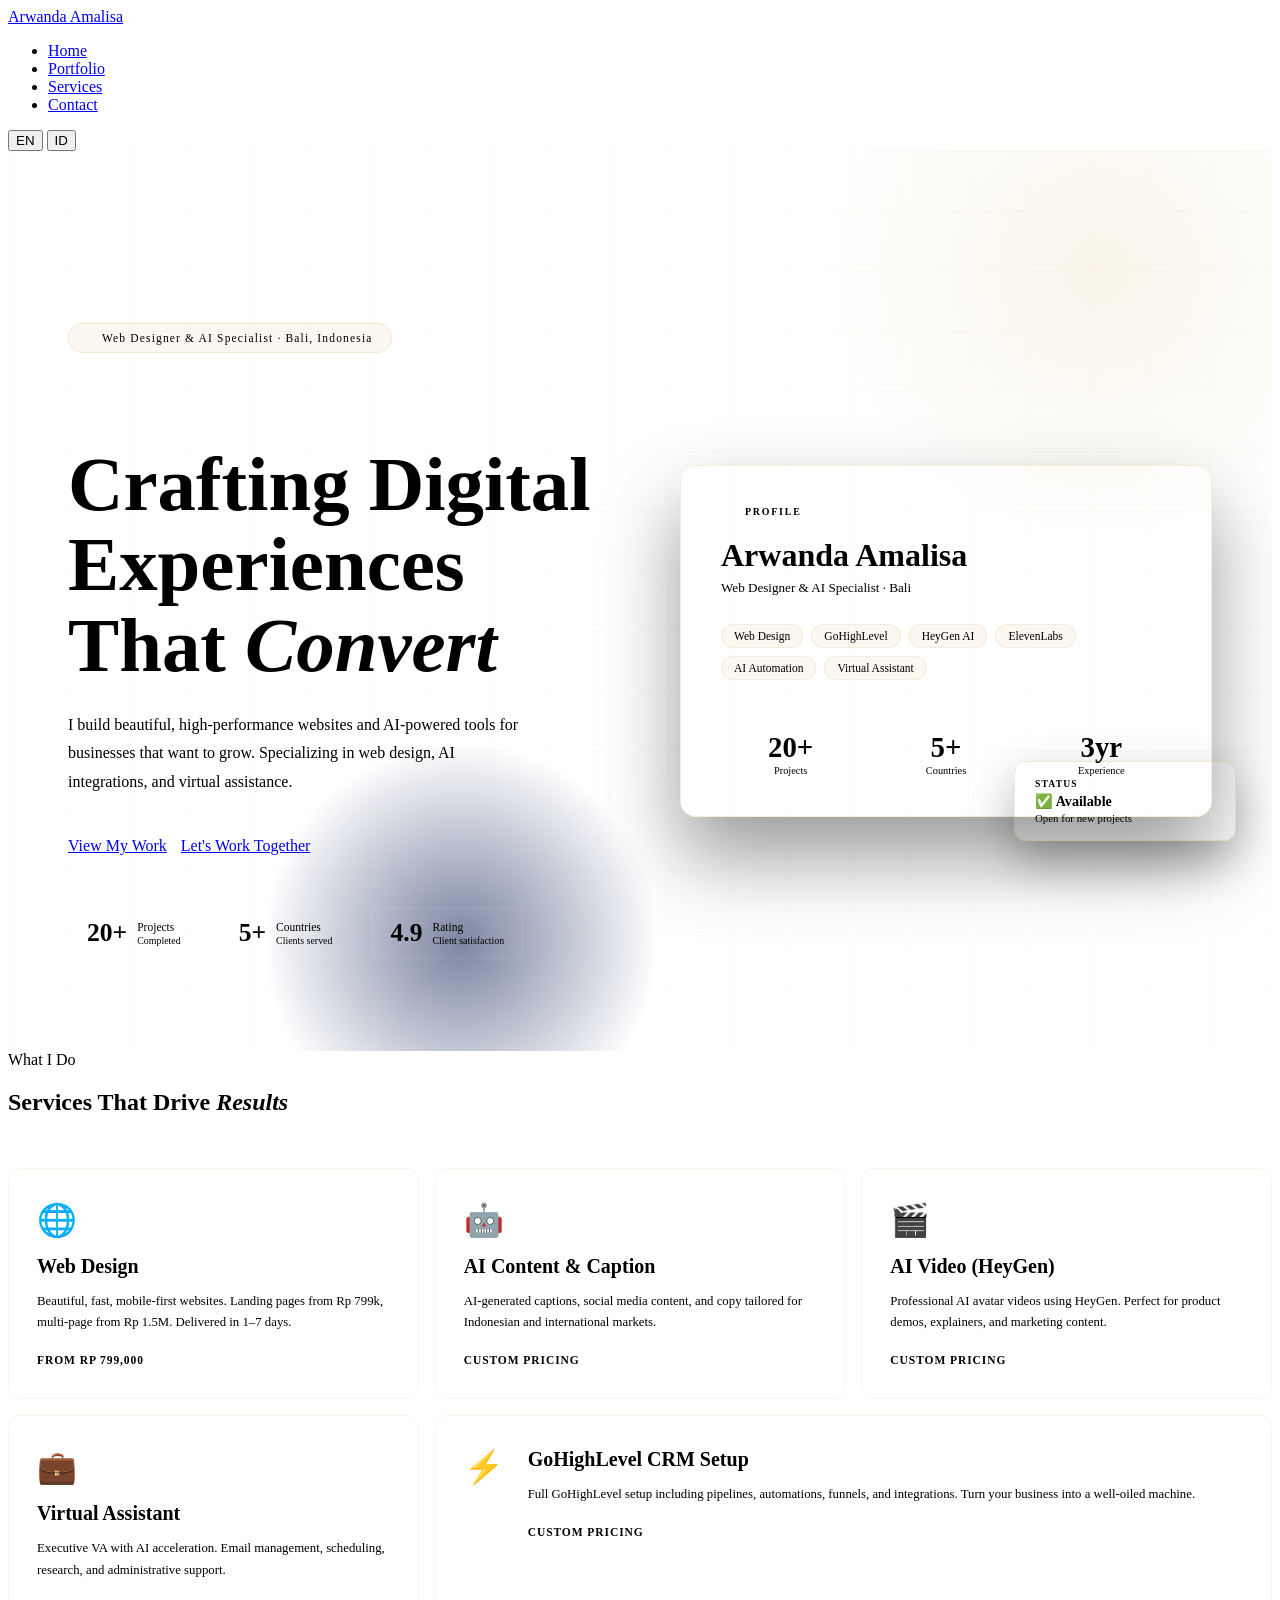
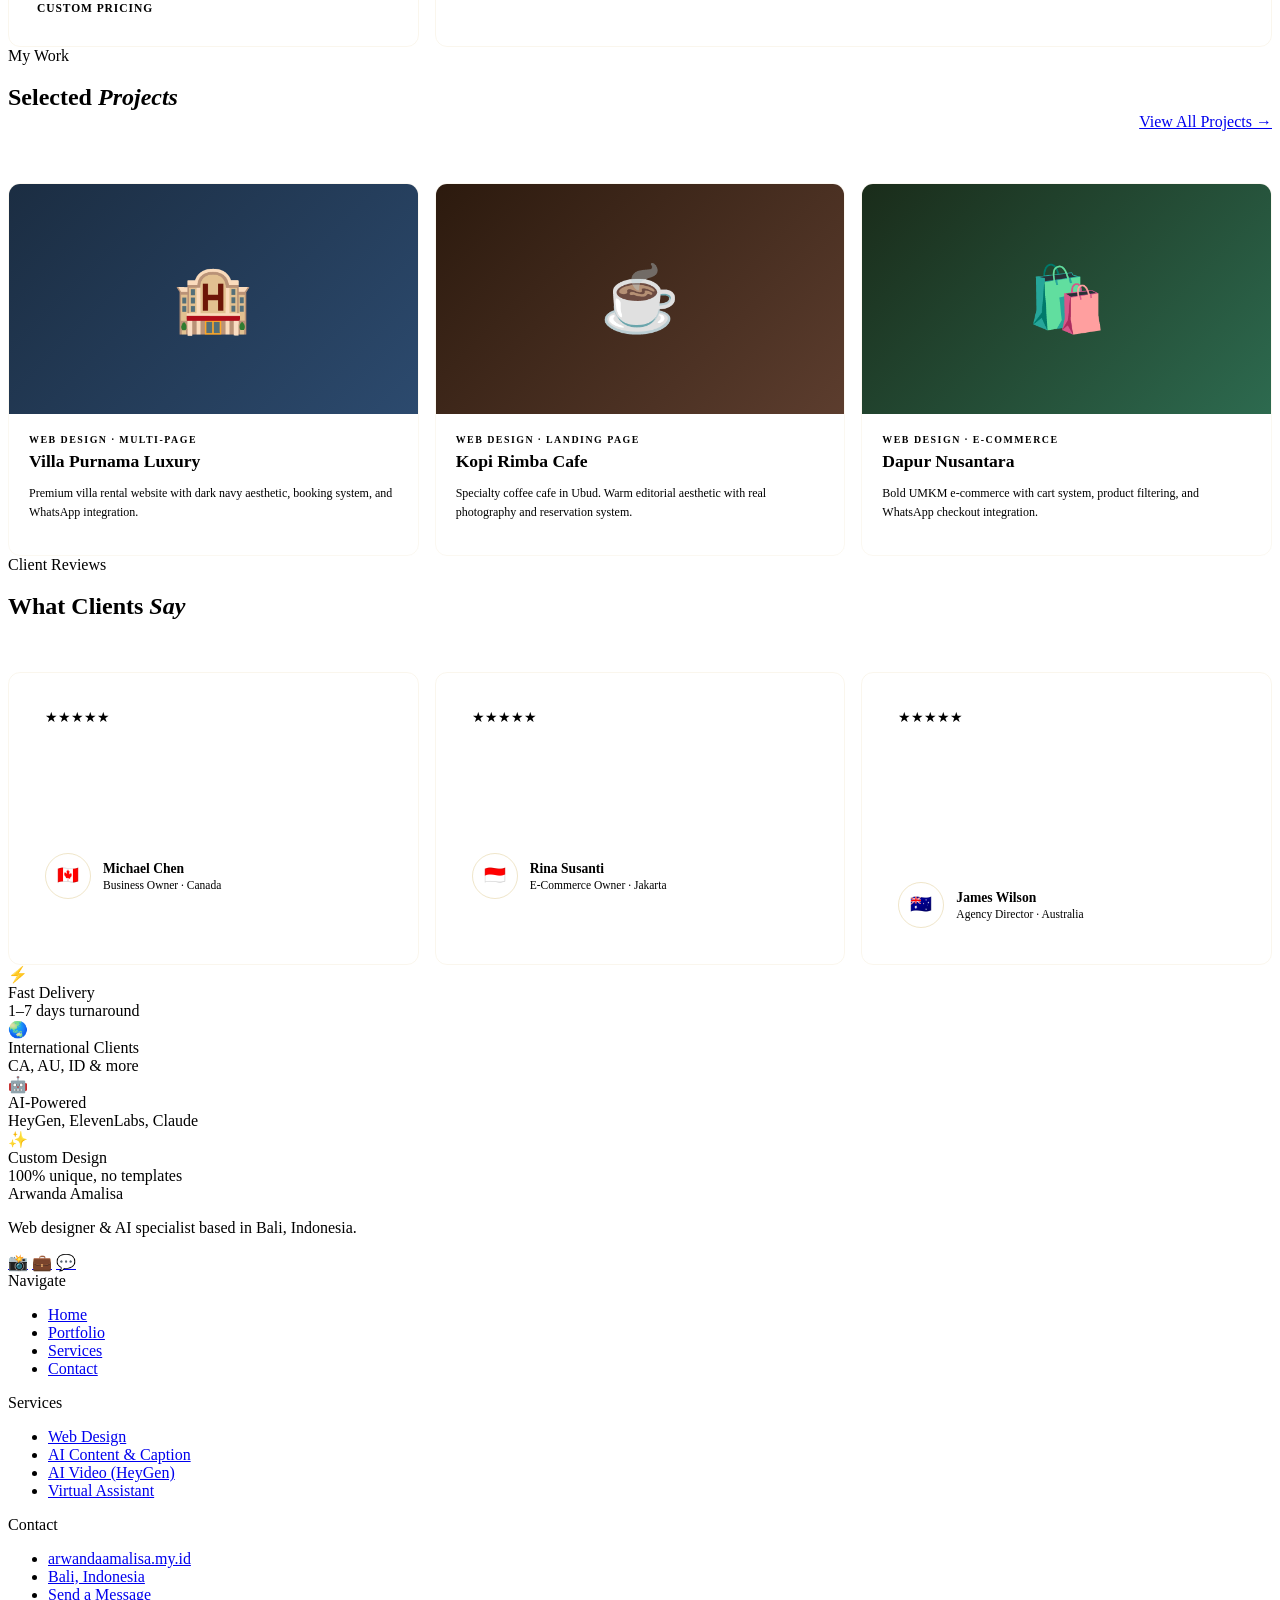
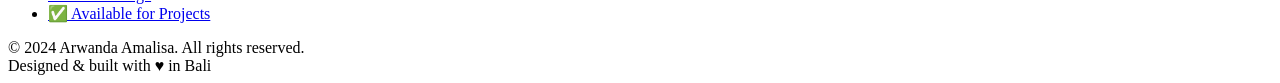
==== index.html @ 6b97ffc3 "Rename aw-index (1).html to index.html" ====
<!DOCTYPE html>
<html lang="en">
<head>
<meta charset="UTF-8">
<meta name="viewport" content="width=device-width, initial-scale=1.0">
<title>Arwanda Amalisa — Web Designer & AI Specialist</title>
<link rel="stylesheet" href="shared.css">
<style>
  /* HERO */
  .hero {
    min-height: 100vh;
    display: flex;
    align-items: center;
    position: relative;
    overflow: hidden;
    padding: 0 60px;
  }

  /* ANIMATED BG */
  .hero-bg {
    position: absolute;
    inset: 0;
    pointer-events: none;
  }

  .hero-bg::before {
    content: '';
    position: absolute;
    top: -20%; right: -10%;
    width: 600px; height: 600px;
    background: radial-gradient(circle, rgba(201,168,76,0.12) 0%, transparent 65%);
    animation: pulse 8s ease-in-out infinite;
  }

  .hero-bg::after {
    content: '';
    position: absolute;
    bottom: -10%; left: 20%;
    width: 400px; height: 400px;
    background: radial-gradient(circle, rgba(30,49,96,0.6) 0%, transparent 70%);
    animation: pulse 10s ease-in-out infinite reverse;
  }

  @keyframes pulse {
    0%, 100% { transform: scale(1); opacity: 1; }
    50% { transform: scale(1.1); opacity: 0.7; }
  }

  /* GRID LINES */
  .hero-grid {
    position: absolute;
    inset: 0;
    background-image:
      linear-gradient(rgba(201,168,76,0.04) 1px, transparent 1px),
      linear-gradient(90deg, rgba(201,168,76,0.04) 1px, transparent 1px);
    background-size: 60px 60px;
    pointer-events: none;
  }

  .hero-content {
    position: relative;
    z-index: 2;
    max-width: 1200px;
    margin: 0 auto;
    width: 100%;
    display: grid;
    grid-template-columns: 1fr 1fr;
    gap: 80px;
    align-items: center;
    padding-top: 80px;
  }

  .hero-left {}

  .hero-tag {
    display: inline-flex;
    align-items: center;
    gap: 10px;
    background: rgba(201,168,76,0.08);
    border: 1px solid rgba(201,168,76,0.2);
    color: var(--gold);
    padding: 8px 18px;
    border-radius: 100px;
    font-size: 0.72rem;
    font-weight: 500;
    letter-spacing: 0.1em;
    margin-bottom: 28px;
    animation: fadeUp 0.8s ease both;
  }

  .hero-tag-dot {
    width: 5px; height: 5px;
    background: var(--gold);
    border-radius: 50%;
    animation: blink 2s ease infinite;
  }

  @keyframes blink {
    0%, 100% { opacity: 1; }
    50% { opacity: 0.3; }
  }

  .hero-title {
    font-family: 'Cormorant', serif;
    font-size: clamp(3rem, 6vw, 5.5rem);
    font-weight: 600;
    line-height: 1.05;
    color: var(--white);
    margin-bottom: 24px;
    animation: fadeUp 0.8s 0.1s ease both;
  }

  .hero-title em { font-style: italic; color: var(--gold); }

  .hero-desc {
    font-size: 1rem;
    font-weight: 300;
    line-height: 1.8;
    color: var(--gray);
    max-width: 460px;
    margin-bottom: 40px;
    animation: fadeUp 0.8s 0.2s ease both;
  }

  .hero-cta {
    display: flex;
    gap: 14px;
    flex-wrap: wrap;
    animation: fadeUp 0.8s 0.3s ease both;
  }

  .hero-badges {
    display: flex;
    gap: 20px;
    margin-top: 52px;
    flex-wrap: wrap;
    animation: fadeUp 0.8s 0.4s ease both;
  }

  .h-badge {
    display: flex;
    align-items: center;
    gap: 10px;
    background: rgba(255,255,255,0.03);
    border: 1px solid rgba(255,255,255,0.08);
    padding: 12px 18px;
    border-radius: 8px;
    transition: border-color 0.3s;
  }

  .h-badge:hover { border-color: rgba(201,168,76,0.3); }

  .h-badge-num {
    font-family: 'Cormorant', serif;
    font-size: 1.6rem;
    font-weight: 600;
    color: var(--gold);
    line-height: 1;
  }

  .h-badge-text { font-size: 0.72rem; font-weight: 500; color: var(--white); line-height: 1.3; }
  .h-badge-sub { font-size: 0.62rem; font-weight: 300; color: var(--gray); }

  /* HERO RIGHT — VISUAL */
  .hero-right {
    position: relative;
    animation: fadeUp 0.8s 0.2s ease both;
  }

  .hero-card-main {
    background: var(--navy-mid);
    border: 1px solid rgba(201,168,76,0.2);
    border-radius: 16px;
    padding: 40px;
    position: relative;
    overflow: hidden;
    box-shadow: 0 40px 80px rgba(0,0,0,0.4);
  }

  .hero-card-main::before {
    content: '';
    position: absolute;
    top: 0; left: 0; right: 0;
    height: 2px;
    background: linear-gradient(to right, transparent, var(--gold), transparent);
  }

  .hcm-label {
    font-size: 0.62rem;
    font-weight: 600;
    letter-spacing: 0.18em;
    text-transform: uppercase;
    color: var(--gold);
    margin-bottom: 20px;
    display: flex;
    align-items: center;
    gap: 8px;
  }

  .hcm-label::before { content: ''; width: 16px; height: 1px; background: var(--gold); }

  .hcm-name {
    font-family: 'Cormorant', serif;
    font-size: 2rem;
    font-weight: 600;
    color: var(--white);
    margin-bottom: 6px;
  }

  .hcm-title {
    font-size: 0.82rem;
    font-weight: 300;
    color: var(--gray);
    margin-bottom: 28px;
  }

  .hcm-skills {
    display: flex;
    flex-wrap: wrap;
    gap: 8px;
    margin-bottom: 28px;
  }

  .hcm-skill {
    background: rgba(201,168,76,0.08);
    border: 1px solid rgba(201,168,76,0.15);
    color: var(--gold-light);
    padding: 5px 12px;
    border-radius: 100px;
    font-size: 0.72rem;
    font-weight: 500;
  }

  .hcm-divider {
    height: 1px;
    background: rgba(255,255,255,0.06);
    margin-bottom: 24px;
  }

  .hcm-stats {
    display: grid;
    grid-template-columns: repeat(3, 1fr);
    gap: 16px;
  }

  .hcm-stat { text-align: center; }
  .hcm-stat-num { font-family: 'Cormorant', serif; font-size: 1.8rem; font-weight: 600; color: var(--gold); line-height: 1; }
  .hcm-stat-label { font-size: 0.65rem; font-weight: 300; color: var(--gray); margin-top: 4px; }

  .hero-card-float {
    position: absolute;
    bottom: -24px; right: -24px;
    background: var(--navy-light);
    border: 1px solid rgba(201,168,76,0.25);
    border-radius: 12px;
    padding: 16px 20px;
    box-shadow: 0 20px 48px rgba(0,0,0,0.3);
    min-width: 180px;
  }

  .hcf-label { font-size: 0.6rem; font-weight: 600; letter-spacing: 0.12em; text-transform: uppercase; color: var(--gold); margin-bottom: 4px; }
  .hcf-value { font-weight: 600; font-size: 0.88rem; color: var(--white); }
  .hcf-sub { font-size: 0.68rem; font-weight: 300; color: var(--gray); margin-top: 2px; }

  /* SERVICES PREVIEW */
  .services-preview { background: var(--navy); }

  .services-grid {
    display: grid;
    grid-template-columns: repeat(3, 1fr);
    gap: 16px;
    margin-top: 52px;
  }

  .service-card {
    background: var(--navy-mid);
    border: 1px solid rgba(201,168,76,0.1);
    border-radius: 12px;
    padding: 32px 28px;
    transition: all 0.3s ease;
    position: relative;
    overflow: hidden;
    cursor: pointer;
    text-decoration: none;
    display: block;
    color: inherit;
  }

  .service-card::before {
    content: '';
    position: absolute;
    top: 0; left: 0; right: 0;
    height: 2px;
    background: linear-gradient(to right, var(--gold), transparent);
    transform: scaleX(0);
    transform-origin: left;
    transition: transform 0.4s ease;
  }

  .service-card:hover { border-color: rgba(201,168,76,0.3); transform: translateY(-4px); box-shadow: 0 20px 48px rgba(0,0,0,0.3); }
  .service-card:hover::before { transform: scaleX(1); }

  .sc-icon { font-size: 2rem; margin-bottom: 16px; }
  .sc-name { font-family: 'Cormorant', serif; font-size: 1.25rem; font-weight: 600; color: var(--white); margin-bottom: 10px; }
  .sc-desc { font-size: 0.8rem; font-weight: 300; color: var(--gray); line-height: 1.7; margin-bottom: 20px; }
  .sc-price { font-size: 0.72rem; font-weight: 600; color: var(--gold); letter-spacing: 0.08em; text-transform: uppercase; }

  /* PORTFOLIO PREVIEW */
  .portfolio-preview { background: var(--navy-mid); }

  .portfolio-grid {
    display: grid;
    grid-template-columns: repeat(3, 1fr);
    gap: 16px;
    margin-top: 52px;
  }

  .portfolio-card {
    background: var(--navy);
    border: 1px solid rgba(201,168,76,0.08);
    border-radius: 12px;
    overflow: hidden;
    transition: all 0.3s;
    cursor: pointer;
  }

  .portfolio-card:hover { border-color: rgba(201,168,76,0.25); transform: translateY(-4px); box-shadow: 0 20px 48px rgba(0,0,0,0.4); }

  .pc-img {
    width: 100%; aspect-ratio: 16/9;
    display: flex; align-items: center; justify-content: center;
    font-size: 4rem;
    position: relative;
    overflow: hidden;
  }

  .pc1 { background: linear-gradient(135deg, #1B2D42, #2C4A6E); }
  .pc2 { background: linear-gradient(135deg, #2C1A0E, #5C3D2E); }
  .pc3 { background: linear-gradient(135deg, #1A2C1A, #2D6A4F); }

  .pc-overlay {
    position: absolute;
    inset: 0;
    background: rgba(11,22,40,0.6);
    display: flex;
    align-items: center;
    justify-content: center;
    opacity: 0;
    transition: opacity 0.3s;
  }

  .portfolio-card:hover .pc-overlay { opacity: 1; }

  .pc-view {
    background: var(--gold);
    color: var(--navy);
    padding: 10px 20px;
    border-radius: 4px;
    font-size: 0.72rem;
    font-weight: 700;
    letter-spacing: 0.1em;
    text-transform: uppercase;
  }

  .pc-body { padding: 20px; }

  .pc-tag { font-size: 0.62rem; font-weight: 600; letter-spacing: 0.15em; text-transform: uppercase; color: var(--gold); margin-bottom: 6px; }
  .pc-name { font-family: 'Cormorant', serif; font-size: 1.1rem; font-weight: 600; color: var(--white); margin-bottom: 6px; }
  .pc-desc { font-size: 0.75rem; font-weight: 300; color: var(--gray); line-height: 1.6; }

  /* TESTIMONIAL */
  .testimonial-section { background: var(--navy); }

  .t-card {
    background: var(--navy-mid);
    border: 1px solid rgba(201,168,76,0.1);
    border-radius: 12px;
    padding: 36px;
    transition: all 0.3s;
  }

  .t-card:hover { border-color: rgba(201,168,76,0.25); }

  .t-stars { color: var(--gold); font-size: 0.85rem; margin-bottom: 16px; }
  .t-text { font-family: 'Cormorant', serif; font-size: 1rem; font-style: italic; line-height: 1.8; color: rgba(255,255,255,0.75); margin-bottom: 24px; }
  .t-author { display: flex; align-items: center; gap: 12px; }
  .t-avatar { width: 44px; height: 44px; border-radius: 50%; border: 1px solid rgba(201,168,76,0.3); display: flex; align-items: center; justify-content: center; font-size: 1.1rem; background: var(--navy-light); }
  .t-name { font-weight: 600; font-size: 0.85rem; color: var(--white); }
  .t-role { font-size: 0.72rem; font-weight: 300; color: var(--gray); margin-top: 2px; }

  .t-grid {
    display: grid;
    grid-template-columns: repeat(3, 1fr);
    gap: 16px;
    margin-top: 52px;
  }

  @keyframes fadeUp {
    from { opacity: 0; transform: translateY(32px); }
    to { opacity: 1; transform: translateY(0); }
  }

  @media (max-width: 768px) {
    .hero { padding: 0 20px; }
    .hero-content { grid-template-columns: 1fr; gap: 48px; padding-top: 100px; }
    .hero-right { display: none; }
    .services-grid { grid-template-columns: 1fr; }
    .portfolio-grid { grid-template-columns: 1fr; }
    .t-grid { grid-template-columns: 1fr; }
    .hero-badges { gap: 12px; }
  }
</style>
</head>
<body>

<!-- NAV -->
<nav id="nav">
  <a href="index.html" class="nav-logo">Arwanda <span class="nav-logo-dot"></span> Amalisa</a>
  <ul class="nav-links">
    <li><a href="index.html" class="active" data-en="Home" data-id="Beranda">Home</a></li>
    <li><a href="portfolio.html" data-en="Portfolio" data-id="Portfolio">Portfolio</a></li>
    <li><a href="services.html" data-en="Services" data-id="Layanan">Services</a></li>
    <li><a href="contact.html" data-en="Contact" data-id="Kontak">Contact</a></li>
  </ul>
  <div class="nav-lang">
    <button class="lang-btn" data-lang="en">EN</button>
    <button class="lang-btn" data-lang="id">ID</button>
  </div>
</nav>

<!-- HERO -->
<section class="hero">
  <div class="hero-bg"></div>
  <div class="hero-grid"></div>
  <div class="hero-content">
    <div class="hero-left">
      <div class="hero-tag">
        <span class="hero-tag-dot"></span>
        <span data-en="Web Designer & AI Specialist · Bali, Indonesia" data-id="Web Designer & AI Specialist · Bali, Indonesia">Web Designer & AI Specialist · Bali, Indonesia</span>
      </div>
      <h1 class="hero-title" data-en="Crafting Digital<br>Experiences That <em>Convert</em>" data-id="Website & AI Tools<br>yang <em>Menghasilkan</em>">
        Crafting Digital<br>Experiences That <em>Convert</em>
      </h1>
      <p class="hero-desc" data-en="I build beautiful, high-performance websites and AI-powered tools for businesses that want to grow. Specializing in web design, AI integrations, and virtual assistance." data-id="Saya membangun website profesional dan tools berbasis AI untuk bisnis yang ingin berkembang. Spesialis web design, integrasi AI, dan virtual assistant.">
        I build beautiful, high-performance websites and AI-powered tools for businesses that want to grow. Specializing in web design, AI integrations, and virtual assistance.
      </p>
      <div class="hero-cta">
        <a href="portfolio.html" class="btn-gold" data-en="View My Work" data-id="Lihat Portfolio">View My Work</a>
        <a href="contact.html" class="btn-outline" data-en="Let's Work Together" data-id="Hubungi Saya">Let's Work Together</a>
      </div>
      <div class="hero-badges">
        <div class="h-badge">
          <div class="h-badge-num">20+</div>
          <div><div class="h-badge-text" data-en="Projects" data-id="Proyek">Projects</div><div class="h-badge-sub" data-en="Completed" data-id="Selesai">Completed</div></div>
        </div>
        <div class="h-badge">
          <div class="h-badge-num">5+</div>
          <div><div class="h-badge-text" data-en="Countries" data-id="Negara">Countries</div><div class="h-badge-sub" data-en="Clients served" data-id="Klien dilayani">Clients served</div></div>
        </div>
        <div class="h-badge">
          <div class="h-badge-num">4.9</div>
          <div><div class="h-badge-text" data-en="Rating" data-id="Rating">Rating</div><div class="h-badge-sub" data-en="Client satisfaction" data-id="Kepuasan klien">Client satisfaction</div></div>
        </div>
      </div>
    </div>
    <div class="hero-right">
      <div class="hero-card-main">
        <div class="hcm-label">Profile</div>
        <div class="hcm-name">Arwanda Amalisa</div>
        <div class="hcm-title" data-en="Web Designer & AI Specialist · Bali" data-id="Web Designer & AI Specialist · Bali">Web Designer & AI Specialist · Bali</div>
        <div class="hcm-skills">
          <span class="hcm-skill">Web Design</span>
          <span class="hcm-skill">GoHighLevel</span>
          <span class="hcm-skill">HeyGen AI</span>
          <span class="hcm-skill">ElevenLabs</span>
          <span class="hcm-skill">AI Automation</span>
          <span class="hcm-skill">Virtual Assistant</span>
        </div>
        <div class="hcm-divider"></div>
        <div class="hcm-stats">
          <div class="hcm-stat"><div class="hcm-stat-num">20+</div><div class="hcm-stat-label" data-en="Projects" data-id="Proyek">Projects</div></div>
          <div class="hcm-stat"><div class="hcm-stat-num">5+</div><div class="hcm-stat-label" data-en="Countries" data-id="Negara">Countries</div></div>
          <div class="hcm-stat"><div class="hcm-stat-num">3yr</div><div class="hcm-stat-label" data-en="Experience" data-id="Pengalaman">Experience</div></div>
        </div>
      </div>
      <div class="hero-card-float">
        <div class="hcf-label" data-en="Status" data-id="Status">Status</div>
        <div class="hcf-value">✅ <span data-en="Available" data-id="Tersedia">Available</span></div>
        <div class="hcf-sub" data-en="Open for new projects" data-id="Terbuka untuk proyek baru">Open for new projects</div>
      </div>
    </div>
  </div>
</section>

<!-- SERVICES PREVIEW -->
<section class="services-preview">
  <div class="container">
    <div class="section-label fade-up" data-en="What I Do" data-id="Layanan Saya">What I Do</div>
    <h2 class="section-title fade-up" data-en="Services That Drive <em>Results</em>" data-id="Solusi Digital yang <em>Menghasilkan</em>">Services That Drive <em>Results</em></h2>
    <div class="services-grid">
      <a href="services.html" class="service-card fade-up">
        <div class="sc-icon">🌐</div>
        <div class="sc-name" data-en="Web Design" data-id="Web Design">Web Design</div>
        <p class="sc-desc" data-en="Beautiful, fast, mobile-first websites. Landing pages from Rp 799k, multi-page from Rp 1.5M. Delivered in 1–7 days." data-id="Website cantik, cepat, dan mobile-first. Landing page mulai Rp 799k, multi-page mulai Rp 1,5jt. Selesai dalam 1–7 hari.">Beautiful, fast, mobile-first websites. Landing pages from Rp 799k, multi-page from Rp 1.5M. Delivered in 1–7 days.</p>
        <div class="sc-price" data-en="From Rp 799,000" data-id="Mulai Rp 799.000">From Rp 799,000</div>
      </a>
      <a href="services.html" class="service-card fade-up">
        <div class="sc-icon">🤖</div>
        <div class="sc-name" data-en="AI Content & Caption" data-id="AI Konten & Caption">AI Content & Caption</div>
        <p class="sc-desc" data-en="AI-generated captions, social media content, and copy tailored for Indonesian and international markets." data-id="Caption berbasis AI, konten media sosial, dan copywriting untuk pasar Indonesia dan internasional.">AI-generated captions, social media content, and copy tailored for Indonesian and international markets.</p>
        <div class="sc-price" data-en="Custom Pricing" data-id="Harga Menyesuaikan">Custom Pricing</div>
      </a>
      <a href="services.html" class="service-card fade-up">
        <div class="sc-icon">🎬</div>
        <div class="sc-name" data-en="AI Video (HeyGen)" data-id="AI Video (HeyGen)">AI Video (HeyGen)</div>
        <p class="sc-desc" data-en="Professional AI avatar videos using HeyGen. Perfect for product demos, explainers, and marketing content." data-id="Video AI avatar profesional menggunakan HeyGen. Cocok untuk demo produk, explainer, dan konten marketing.">Professional AI avatar videos using HeyGen. Perfect for product demos, explainers, and marketing content.</p>
        <div class="sc-price" data-en="Custom Pricing" data-id="Harga Menyesuaikan">Custom Pricing</div>
      </a>
      <a href="services.html" class="service-card fade-up">
        <div class="sc-icon">💼</div>
        <div class="sc-name" data-en="Virtual Assistant" data-id="Virtual Assistant">Virtual Assistant</div>
        <p class="sc-desc" data-en="Executive VA with AI acceleration. Email management, scheduling, research, and administrative support for international clients." data-id="VA eksekutif dengan akselerasi AI. Manajemen email, penjadwalan, riset, dan dukungan administratif untuk klien internasional.">Executive VA with AI acceleration. Email management, scheduling, research, and administrative support.</p>
        <div class="sc-price" data-en="Custom Pricing" data-id="Harga Menyesuaikan">Custom Pricing</div>
      </a>
      <a href="services.html" class="service-card fade-up" style="grid-column: span 2;">
        <div style="display:flex;gap:24px;align-items:flex-start;">
          <div class="sc-icon">⚡</div>
          <div>
            <div class="sc-name" data-en="GoHighLevel CRM Setup" data-id="Setup GoHighLevel CRM">GoHighLevel CRM Setup</div>
            <p class="sc-desc" data-en="Full GoHighLevel setup including pipelines, automations, funnels, and integrations. Turn your business into a well-oiled machine." data-id="Setup GoHighLevel lengkap termasuk pipeline, automasi, funnel, dan integrasi. Ubah bisnis Anda menjadi mesin yang efisien.">Full GoHighLevel setup including pipelines, automations, funnels, and integrations. Turn your business into a well-oiled machine.</p>
            <div class="sc-price" data-en="Custom Pricing" data-id="Harga Menyesuaikan">Custom Pricing</div>
          </div>
        </div>
      </a>
    </div>
  </div>
</section>

<!-- PORTFOLIO PREVIEW -->
<section class="portfolio-preview">
  <div class="container">
    <div style="display:flex;justify-content:space-between;align-items:flex-end;margin-bottom:52px;flex-wrap:wrap;gap:16px;">
      <div>
        <div class="section-label fade-up" data-en="My Work" data-id="Karya Saya">My Work</div>
        <h2 class="section-title fade-up" data-en="Selected <em>Projects</em>" data-id="Portfolio <em>Terpilih</em>">Selected <em>Projects</em></h2>
      </div>
      <a href="portfolio.html" class="btn-outline fade-up" data-en="View All Projects →" data-id="Lihat Semua →">View All Projects →</a>
    </div>
    <div class="portfolio-grid">
      <div class="portfolio-card fade-up">
        <div class="pc-img pc1">🏨<div class="pc-overlay"><div class="pc-view">View Project</div></div></div>
        <div class="pc-body">
          <div class="pc-tag" data-en="Web Design · Multi-page" data-id="Web Design · Multi-halaman">Web Design · Multi-page</div>
          <div class="pc-name">Villa Purnama Luxury</div>
          <p class="pc-desc" data-en="Premium villa rental website with dark navy aesthetic, booking system, and WhatsApp integration." data-id="Website villa mewah dengan estetika navy gelap, sistem booking, dan integrasi WhatsApp.">Premium villa rental website with dark navy aesthetic, booking system, and WhatsApp integration.</p>
        </div>
      </div>
      <div class="portfolio-card fade-up">
        <div class="pc-img pc2">☕<div class="pc-overlay"><div class="pc-view">View Project</div></div></div>
        <div class="pc-body">
          <div class="pc-tag" data-en="Web Design · Landing Page" data-id="Web Design · Landing Page">Web Design · Landing Page</div>
          <div class="pc-name">Kopi Rimba Cafe</div>
          <p class="pc-desc" data-en="Specialty coffee cafe in Ubud. Warm editorial aesthetic with real photography and reservation system." data-id="Kafe kopi specialty di Ubud. Estetika editorial hangat dengan foto asli dan sistem reservasi.">Specialty coffee cafe in Ubud. Warm editorial aesthetic with real photography and reservation system.</p>
        </div>
      </div>
      <div class="portfolio-card fade-up">
        <div class="pc-img pc3">🛍️<div class="pc-overlay"><div class="pc-view">View Project</div></div></div>
        <div class="pc-body">
          <div class="pc-tag" data-en="Web Design · E-Commerce" data-id="Web Design · E-Commerce">Web Design · E-Commerce</div>
          <div class="pc-name">Dapur Nusantara</div>
          <p class="pc-desc" data-en="Bold UMKM e-commerce with cart system, product filtering, and WhatsApp checkout integration." data-id="E-commerce UMKM bold dengan sistem keranjang, filter produk, dan checkout via WhatsApp.">Bold UMKM e-commerce with cart system, product filtering, and WhatsApp checkout integration.</p>
        </div>
      </div>
    </div>
  </div>
</section>

<!-- TESTIMONIALS -->
<section class="testimonial-section">
  <div class="container">
    <div class="section-label fade-up" data-en="Client Reviews" data-id="Ulasan Klien">Client Reviews</div>
    <h2 class="section-title fade-up" data-en="What Clients <em>Say</em>" data-id="Kata <em>Klien</em>">What Clients <em>Say</em></h2>
    <div class="t-grid">
      <div class="t-card fade-up">
        <div class="t-stars">★★★★★</div>
        <p class="t-text" data-en='"Arwanda delivered our website in just 3 days and it looked incredible. The design was modern, fast, and exactly what we envisioned. Highly recommend!"' data-id='"Arwanda menyelesaikan website kami dalam 3 hari dan hasilnya luar biasa. Desainnya modern, cepat, dan sesuai ekspektasi. Sangat direkomendasikan!"'>"Arwanda delivered our website in just 3 days and it looked incredible. The design was modern, fast, and exactly what we envisioned. Highly recommend!"</p>
        <div class="t-author">
          <div class="t-avatar">🇨🇦</div>
          <div>
            <div class="t-name">Michael Chen</div>
            <div class="t-role" data-en="Business Owner · Canada" data-id="Pemilik Bisnis · Kanada">Business Owner · Canada</div>
          </div>
        </div>
      </div>
      <div class="t-card fade-up">
        <div class="t-stars">★★★★★</div>
        <p class="t-text" data-en='"The AI video she created for our product launch using HeyGen was professional and engaging. Our conversion rate increased by 40% after using it!"' data-id='"Video AI yang dibuat untuk peluncuran produk kami sangat profesional. Conversion rate kami naik 40% setelahnya!"'>"The AI video she created for our product launch using HeyGen was professional and engaging. Our conversion rate increased by 40% after using it!"</p>
        <div class="t-author">
          <div class="t-avatar">🇮🇩</div>
          <div>
            <div class="t-name">Rina Susanti</div>
            <div class="t-role" data-en="E-Commerce Owner · Jakarta" data-id="Pemilik E-Commerce · Jakarta">E-Commerce Owner · Jakarta</div>
          </div>
        </div>
      </div>
      <div class="t-card fade-up">
        <div class="t-stars">★★★★★</div>
        <p class="t-text" data-en='"Arwanda set up our entire GoHighLevel CRM from scratch. The automations she built save us 10+ hours every week. Best investment we made this year."' data-id='"Arwanda setup GoHighLevel CRM kami dari nol. Automasi yang dibuatnya menghemat 10+ jam per minggu. Investasi terbaik tahun ini."'>"Arwanda set up our entire GoHighLevel CRM from scratch. The automations she built save us 10+ hours every week. Best investment we made this year."</p>
        <div class="t-author">
          <div class="t-avatar">🇦🇺</div>
          <div>
            <div class="t-name">James Wilson</div>
            <div class="t-role" data-en="Agency Director · Australia" data-id="Direktur Agensi · Australia">Agency Director · Australia</div>
          </div>
        </div>
      </div>
    </div>
  </div>
</section>

<!-- FEATURES BAR -->
<div class="features-bar">
  <div class="container" style="padding:0">
    <div class="features-grid">
      <div class="feature-item"><div class="feature-icon">⚡</div><div><div class="feature-title" data-en="Fast Delivery" data-id="Pengiriman Cepat">Fast Delivery</div><div class="feature-desc" data-en="1–7 days turnaround" data-id="Selesai 1–7 hari">1–7 days turnaround</div></div></div>
      <div class="feature-item"><div class="feature-icon">🌏</div><div><div class="feature-title" data-en="International Clients" data-id="Klien Internasional">International Clients</div><div class="feature-desc" data-en="CA, AU, ID & more" data-id="CA, AU, ID & lainnya">CA, AU, ID & more</div></div></div>
      <div class="feature-item"><div class="feature-icon">🤖</div><div><div class="feature-title" data-en="AI-Powered" data-id="Berbasis AI">AI-Powered</div><div class="feature-desc" data-en="HeyGen, ElevenLabs, Claude" data-id="HeyGen, ElevenLabs, Claude">HeyGen, ElevenLabs, Claude</div></div></div>
      <div class="feature-item"><div class="feature-icon">✨</div><div><div class="feature-title" data-en="Custom Design" data-id="Desain Kustom">Custom Design</div><div class="feature-desc" data-en="100% unique, no templates" data-id="100% unik, tanpa template">100% unique, no templates</div></div></div>
    </div>
  </div>
</div>

<!-- FOOTER -->
<footer>
  <div class="container">
    <div class="footer-grid">
      <div>
        <div class="footer-logo">Arwanda <span class="footer-logo-dot"></span> Amalisa</div>
        <p class="footer-desc" data-en="Web designer & AI specialist based in Bali, Indonesia. Creating digital solutions that help businesses grow and convert." data-id="Web designer & AI specialist berbasis di Bali. Menciptakan solusi digital yang membantu bisnis berkembang.">Web designer & AI specialist based in Bali, Indonesia.</p>
        <div class="footer-social">
          <a href="#" class="fs-btn">📸</a>
          <a href="#" class="fs-btn">💼</a>
          <a href="#" class="fs-btn">💬</a>
        </div>
      </div>
      <div>
        <div class="footer-heading" data-en="Navigate" data-id="Navigasi">Navigate</div>
        <ul class="footer-links">
          <li><a href="index.html" data-en="Home" data-id="Beranda">Home</a></li>
          <li><a href="portfolio.html" data-en="Portfolio" data-id="Portfolio">Portfolio</a></li>
          <li><a href="services.html" data-en="Services" data-id="Layanan">Services</a></li>
          <li><a href="contact.html" data-en="Contact" data-id="Kontak">Contact</a></li>
        </ul>
      </div>
      <div>
        <div class="footer-heading" data-en="Services" data-id="Layanan">Services</div>
        <ul class="footer-links">
          <li><a href="services.html">Web Design</a></li>
          <li><a href="services.html">AI Content & Caption</a></li>
          <li><a href="services.html">AI Video (HeyGen)</a></li>
          <li><a href="services.html">Virtual Assistant</a></li>
        </ul>
      </div>
      <div>
        <div class="footer-heading" data-en="Contact" data-id="Kontak">Contact</div>
        <ul class="footer-links">
          <li><a href="#">arwandaamalisa.my.id</a></li>
          <li><a href="#">Bali, Indonesia</a></li>
          <li><a href="contact.html" data-en="Send a Message" data-id="Kirim Pesan">Send a Message</a></li>
          <li><a href="#" data-en="✅ Available for Projects" data-id="✅ Tersedia untuk Proyek">✅ Available for Projects</a></li>
        </ul>
      </div>
    </div>
    <div class="footer-bottom">
      <div class="footer-copy">© 2024 Arwanda Amalisa. All rights reserved.</div>
      <div class="footer-credit">Designed & built with ♥ in Bali</div>
    </div>
  </div>
</footer>

<script src="shared.js"></script>
</body>
</html>
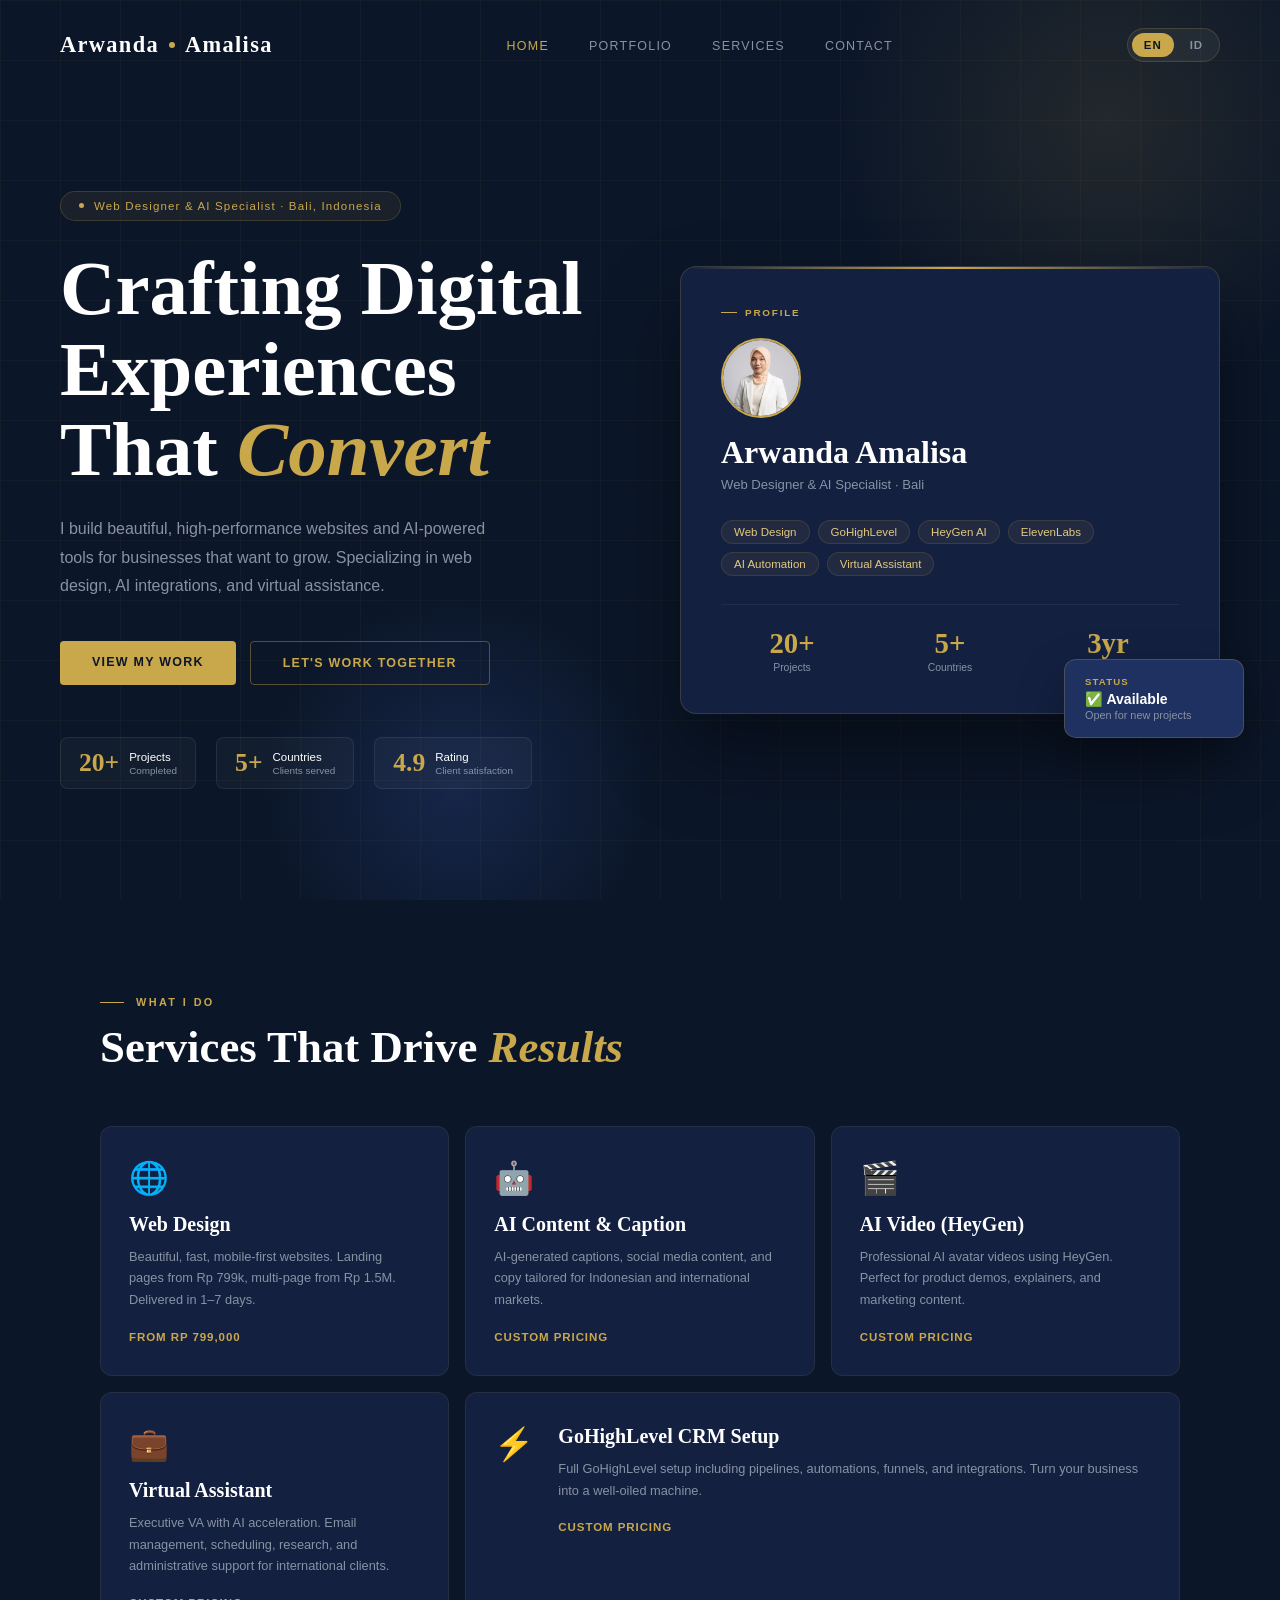
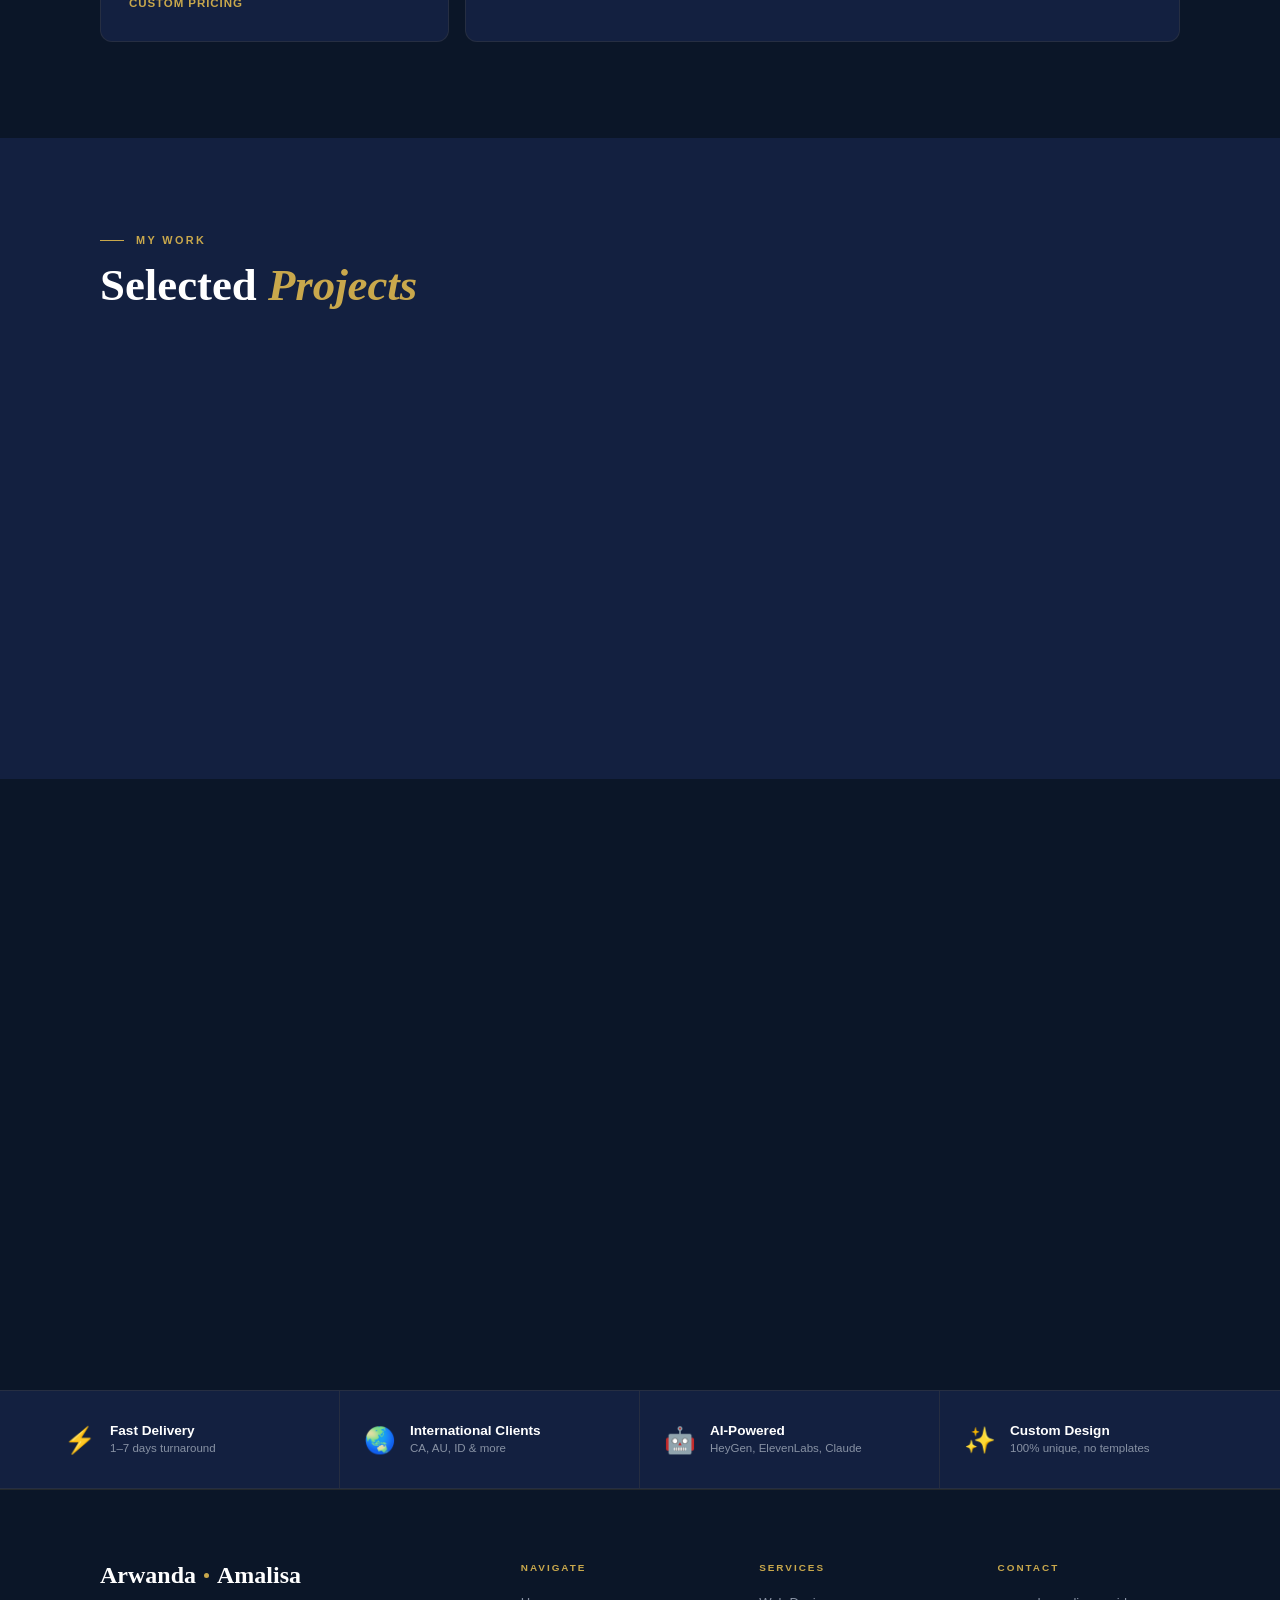
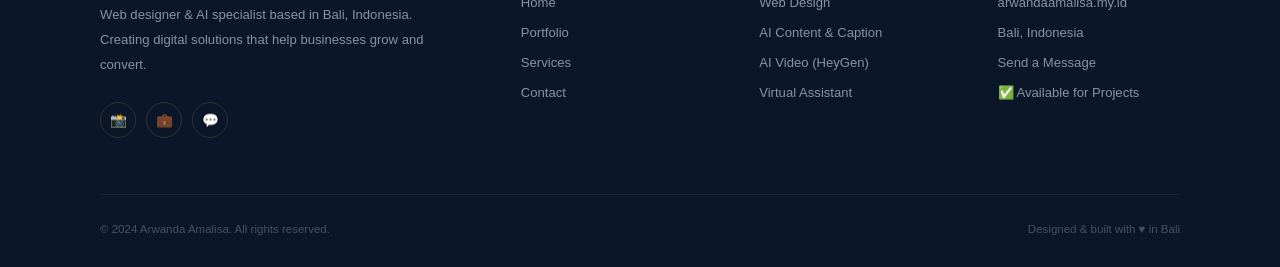
==== commit a0ac1df6: "Update index.html" ====
--- a/index.html
+++ b/index.html
@@ -466,6 +466,7 @@
     <div class="hero-right">
       <div class="hero-card-main">
         <div class="hcm-label">Profile</div>
+        <img src="photo wanda.jpeg" alt="Arwanda Amalisa" style="width:80px;height:80px;border-radius:50%;object-fit:cover;border:2px solid #C9A84C;display:block;margin-bottom:16px;">
         <div class="hcm-name">Arwanda Amalisa</div>
         <div class="hcm-title" data-en="Web Designer & AI Specialist · Bali" data-id="Web Designer & AI Specialist · Bali">Web Designer & AI Specialist · Bali</div>
         <div class="hcm-skills">
--- a/shared.css
+++ b/shared.css
@@ -0,0 +1,411 @@
+@import url('https://fonts.googleapis.com/css2?family=Cormorant:ital,wght@0,400;0,600;1,400;1,600&family=Outfit:wght@300;400;500;600&display=swap');
+
+:root {
+  --navy: #0B1628;
+  --navy-mid: #132040;
+  --navy-light: #1E3160;
+  --gold: #C9A84C;
+  --gold-light: #E2C97E;
+  --gold-pale: #F5EDD6;
+  --white: #FFFFFF;
+  --off-white: #F8F6F1;
+  --gray: #8892A4;
+  --gray-light: #C4CBDA;
+}
+
+* { margin: 0; padding: 0; box-sizing: border-box; }
+html { scroll-behavior: smooth; }
+
+body {
+  font-family: 'Outfit', sans-serif;
+  background: var(--navy);
+  color: var(--white);
+  overflow-x: hidden;
+}
+
+/* NAV */
+nav {
+  position: fixed;
+  top: 0; left: 0; right: 0;
+  z-index: 100;
+  padding: 28px 60px;
+  display: flex;
+  justify-content: space-between;
+  align-items: center;
+  transition: all 0.4s ease;
+}
+
+nav.scrolled {
+  background: rgba(11,22,40,0.97);
+  backdrop-filter: blur(20px);
+  padding: 18px 60px;
+  border-bottom: 1px solid rgba(201,168,76,0.15);
+}
+
+.nav-logo {
+  font-family: 'Cormorant', serif;
+  font-size: 1.4rem;
+  font-weight: 600;
+  color: var(--white);
+  text-decoration: none;
+  letter-spacing: 0.06em;
+  display: flex;
+  align-items: center;
+  gap: 10px;
+}
+
+.nav-logo-dot {
+  width: 6px; height: 6px;
+  background: var(--gold);
+  border-radius: 50%;
+}
+
+.nav-links { display: flex; gap: 8px; list-style: none; }
+
+.nav-links a {
+  text-decoration: none;
+  color: var(--gray);
+  font-size: 0.78rem;
+  font-weight: 500;
+  letter-spacing: 0.1em;
+  text-transform: uppercase;
+  padding: 8px 16px;
+  border-radius: 100px;
+  transition: all 0.3s;
+}
+
+.nav-links a:hover { color: var(--white); background: rgba(255,255,255,0.06); }
+.nav-links a.active { color: var(--gold); }
+
+.nav-lang {
+  display: flex;
+  gap: 4px;
+  align-items: center;
+  background: rgba(255,255,255,0.05);
+  border: 1px solid rgba(201,168,76,0.2);
+  border-radius: 100px;
+  padding: 4px;
+}
+
+.lang-btn {
+  background: none;
+  border: none;
+  color: var(--gray);
+  font-family: 'Outfit', sans-serif;
+  font-size: 0.72rem;
+  font-weight: 600;
+  letter-spacing: 0.08em;
+  padding: 6px 12px;
+  border-radius: 100px;
+  cursor: pointer;
+  transition: all 0.2s;
+}
+
+.lang-btn.active {
+  background: var(--gold);
+  color: var(--navy);
+}
+
+/* PAGE HEADER */
+.page-header {
+  padding: 160px 60px 80px;
+  position: relative;
+  overflow: hidden;
+  border-bottom: 1px solid rgba(201,168,76,0.1);
+}
+
+.page-header::before {
+  content: '';
+  position: absolute;
+  top: 0; right: 0;
+  width: 50%;
+  height: 100%;
+  background: radial-gradient(ellipse at top right, rgba(201,168,76,0.08) 0%, transparent 70%);
+  pointer-events: none;
+}
+
+.breadcrumb {
+  font-size: 0.72rem;
+  font-weight: 500;
+  letter-spacing: 0.12em;
+  text-transform: uppercase;
+  color: var(--gray);
+  margin-bottom: 16px;
+  display: flex;
+  align-items: center;
+  gap: 10px;
+}
+
+.breadcrumb a { color: var(--gold); text-decoration: none; }
+.breadcrumb span { color: rgba(255,255,255,0.2); }
+
+.page-title {
+  font-family: 'Cormorant', serif;
+  font-size: clamp(2.5rem, 5vw, 4.5rem);
+  font-weight: 600;
+  line-height: 1.1;
+  color: var(--white);
+}
+
+.page-title em { font-style: italic; color: var(--gold); }
+
+.page-subtitle {
+  font-size: 1rem;
+  font-weight: 300;
+  color: var(--gray);
+  margin-top: 14px;
+  max-width: 500px;
+  line-height: 1.7;
+}
+
+/* SECTION */
+section { padding: 96px 0; }
+.container { max-width: 1200px; margin: 0 auto; padding: 0 60px; }
+
+.section-label {
+  font-size: 0.68rem;
+  font-weight: 600;
+  letter-spacing: 0.22em;
+  text-transform: uppercase;
+  color: var(--gold);
+  margin-bottom: 14px;
+  display: flex;
+  align-items: center;
+  gap: 12px;
+}
+
+.section-label::before {
+  content: '';
+  width: 24px; height: 1px;
+  background: var(--gold);
+}
+
+.section-title {
+  font-family: 'Cormorant', serif;
+  font-size: clamp(2rem, 3.5vw, 3rem);
+  font-weight: 600;
+  line-height: 1.15;
+  color: var(--white);
+}
+
+.section-title em { font-style: italic; color: var(--gold); }
+
+/* GOLD DIVIDER */
+.gold-line {
+  width: 48px; height: 1px;
+  background: linear-gradient(to right, var(--gold), transparent);
+  margin: 20px 0;
+}
+
+/* BUTTONS */
+.btn-gold {
+  background: var(--gold);
+  color: var(--navy);
+  padding: 14px 32px;
+  border: none;
+  border-radius: 4px;
+  font-family: 'Outfit', sans-serif;
+  font-size: 0.78rem;
+  font-weight: 600;
+  letter-spacing: 0.1em;
+  text-transform: uppercase;
+  cursor: pointer;
+  text-decoration: none;
+  display: inline-block;
+  transition: all 0.3s;
+  position: relative;
+  overflow: hidden;
+}
+
+.btn-gold::before {
+  content: '';
+  position: absolute;
+  inset: 0;
+  background: rgba(255,255,255,0.15);
+  transform: translateX(-100%);
+  transition: transform 0.3s ease;
+}
+
+.btn-gold:hover::before { transform: translateX(0); }
+.btn-gold:hover { transform: translateY(-2px); box-shadow: 0 12px 32px rgba(201,168,76,0.3); }
+
+.btn-outline {
+  background: transparent;
+  color: var(--gold);
+  padding: 14px 32px;
+  border: 1px solid rgba(201,168,76,0.4);
+  border-radius: 4px;
+  font-family: 'Outfit', sans-serif;
+  font-size: 0.78rem;
+  font-weight: 600;
+  letter-spacing: 0.1em;
+  text-transform: uppercase;
+  cursor: pointer;
+  text-decoration: none;
+  display: inline-block;
+  transition: all 0.3s;
+}
+
+.btn-outline:hover {
+  background: rgba(201,168,76,0.08);
+  border-color: var(--gold);
+}
+
+/* FEATURES BAR */
+.features-bar {
+  background: var(--navy-mid);
+  border-top: 1px solid rgba(201,168,76,0.1);
+  border-bottom: 1px solid rgba(201,168,76,0.1);
+}
+
+.features-grid {
+  display: grid;
+  grid-template-columns: repeat(4, 1fr);
+}
+
+.feature-item {
+  padding: 32px 24px;
+  border-right: 1px solid rgba(201,168,76,0.1);
+  display: flex;
+  align-items: center;
+  gap: 14px;
+  transition: background 0.3s;
+}
+
+.feature-item:last-child { border-right: none; }
+.feature-item:hover { background: rgba(201,168,76,0.04); }
+
+.feature-icon { font-size: 1.6rem; flex-shrink: 0; }
+.feature-title { font-weight: 600; font-size: 0.85rem; color: var(--white); }
+.feature-desc { font-size: 0.72rem; color: var(--gray); margin-top: 2px; line-height: 1.4; }
+
+/* FOOTER */
+footer {
+  background: var(--navy);
+  border-top: 1px solid rgba(201,168,76,0.12);
+  padding: 72px 0 32px;
+}
+
+.footer-grid {
+  display: grid;
+  grid-template-columns: 2fr 1fr 1fr 1fr;
+  gap: 56px;
+  margin-bottom: 56px;
+}
+
+.footer-logo {
+  font-family: 'Cormorant', serif;
+  font-size: 1.5rem;
+  font-weight: 600;
+  color: var(--white);
+  margin-bottom: 14px;
+  display: flex;
+  align-items: center;
+  gap: 8px;
+}
+
+.footer-logo-dot { width: 5px; height: 5px; background: var(--gold); border-radius: 50%; }
+
+.footer-desc {
+  font-size: 0.82rem;
+  font-weight: 300;
+  line-height: 1.9;
+  color: var(--gray);
+  margin-bottom: 24px;
+}
+
+.footer-social { display: flex; gap: 10px; }
+
+.fs-btn {
+  width: 36px; height: 36px;
+  border: 1px solid rgba(201,168,76,0.2);
+  border-radius: 50%;
+  display: flex; align-items: center; justify-content: center;
+  font-size: 0.85rem;
+  cursor: pointer;
+  text-decoration: none;
+  color: var(--gray);
+  transition: all 0.3s;
+}
+
+.fs-btn:hover { border-color: var(--gold); color: var(--gold); }
+
+.footer-heading {
+  font-size: 0.62rem;
+  font-weight: 600;
+  letter-spacing: 0.2em;
+  text-transform: uppercase;
+  color: var(--gold);
+  margin-bottom: 20px;
+}
+
+.footer-links { list-style: none; }
+.footer-links li { margin-bottom: 12px; }
+.footer-links a {
+  text-decoration: none;
+  color: var(--gray);
+  font-size: 0.82rem;
+  font-weight: 300;
+  transition: color 0.2s;
+}
+.footer-links a:hover { color: var(--gold); }
+
+.footer-bottom {
+  border-top: 1px solid rgba(255,255,255,0.06);
+  padding-top: 28px;
+  display: flex;
+  justify-content: space-between;
+  align-items: center;
+  flex-wrap: wrap;
+  gap: 12px;
+}
+
+.footer-copy { font-size: 0.72rem; color: rgba(255,255,255,0.25); }
+.footer-credit { font-size: 0.72rem; color: rgba(255,255,255,0.25); }
+.footer-credit a { color: var(--gold); text-decoration: none; }
+
+/* NOTIF */
+.notif {
+  position: fixed;
+  bottom: 32px; right: 32px;
+  background: var(--navy-mid);
+  color: var(--white);
+  padding: 16px 24px;
+  border-left: 3px solid var(--gold);
+  z-index: 9999;
+  font-size: 0.85rem;
+  opacity: 0;
+  transform: translateY(20px);
+  transition: all 0.4s ease;
+  max-width: 300px;
+  box-shadow: 0 16px 48px rgba(0,0,0,0.4);
+  border-radius: 0 4px 4px 0;
+}
+
+.notif.show { opacity: 1; transform: translateY(0); }
+
+/* FADE UP */
+.fade-up {
+  opacity: 0;
+  transform: translateY(36px);
+  transition: all 0.8s cubic-bezier(0.16, 1, 0.3, 1);
+}
+
+.fade-up.visible { opacity: 1; transform: translateY(0); }
+
+/* MOBILE */
+@media (max-width: 768px) {
+  nav { padding: 18px 20px; }
+  nav.scrolled { padding: 14px 20px; }
+  .nav-links { display: none; }
+  .page-header { padding: 120px 20px 60px; }
+  .container { padding: 0 20px; }
+  section { padding: 64px 0; }
+  .features-grid { grid-template-columns: 1fr 1fr; }
+  .feature-item { border-bottom: 1px solid rgba(201,168,76,0.1); }
+  .feature-item:nth-child(odd) { border-right: 1px solid rgba(201,168,76,0.1); }
+  .feature-item:nth-child(even) { border-right: none; }
+  .footer-grid { grid-template-columns: 1fr 1fr; gap: 32px; }
+  footer { padding: 52px 0 24px; }
+  .footer-bottom { flex-direction: column; text-align: center; }
+}
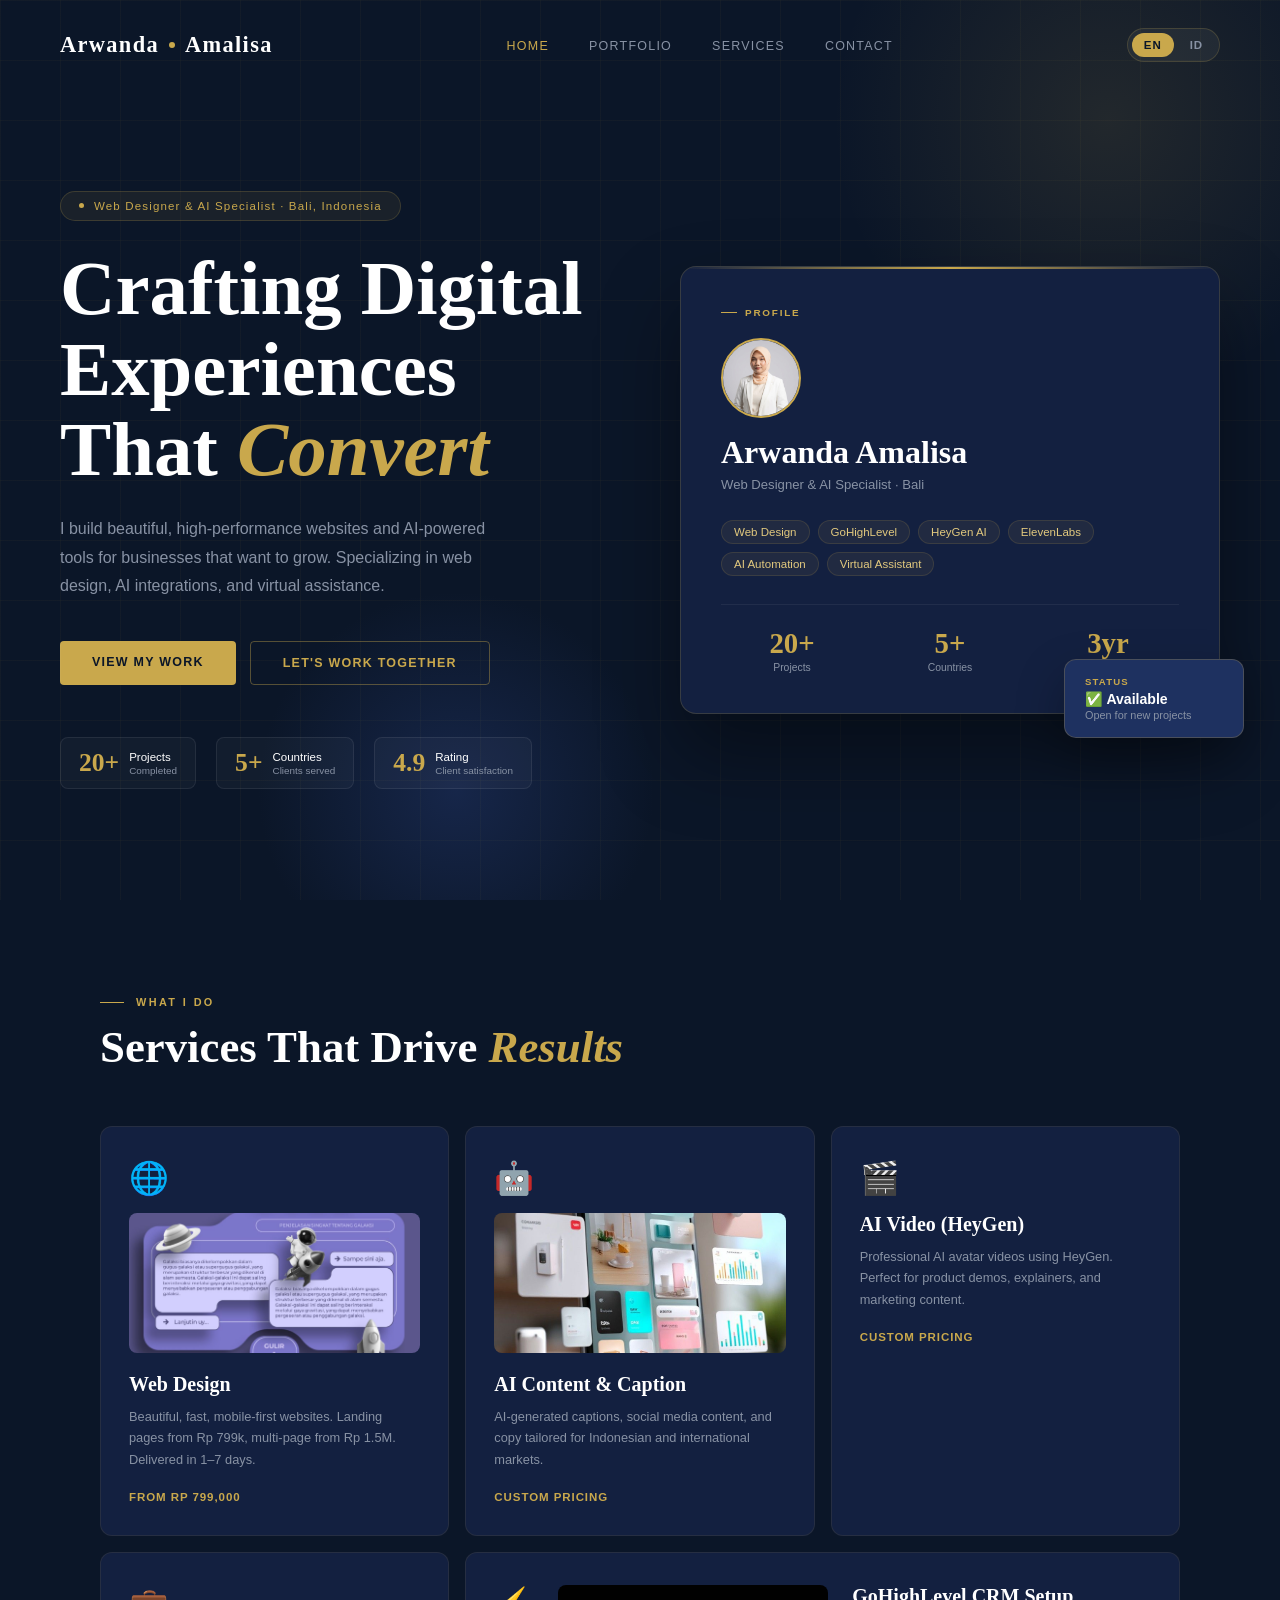
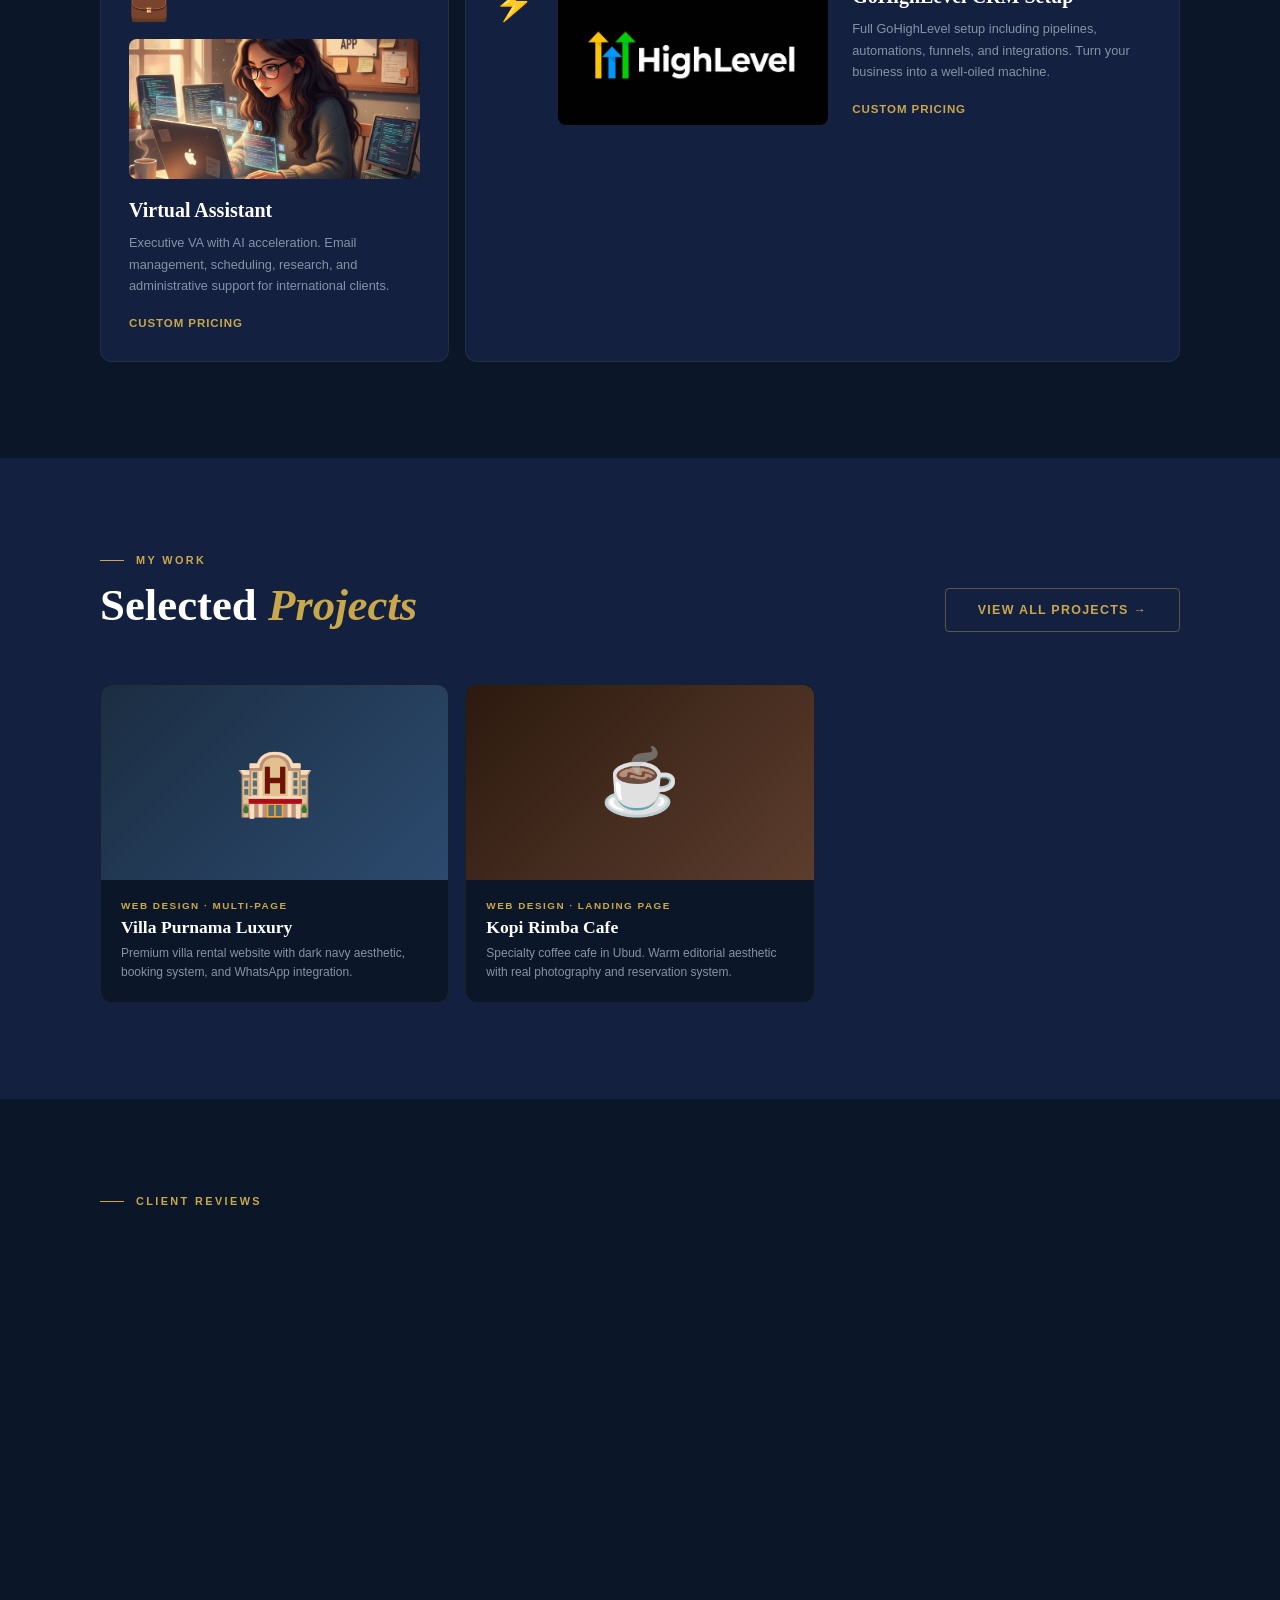
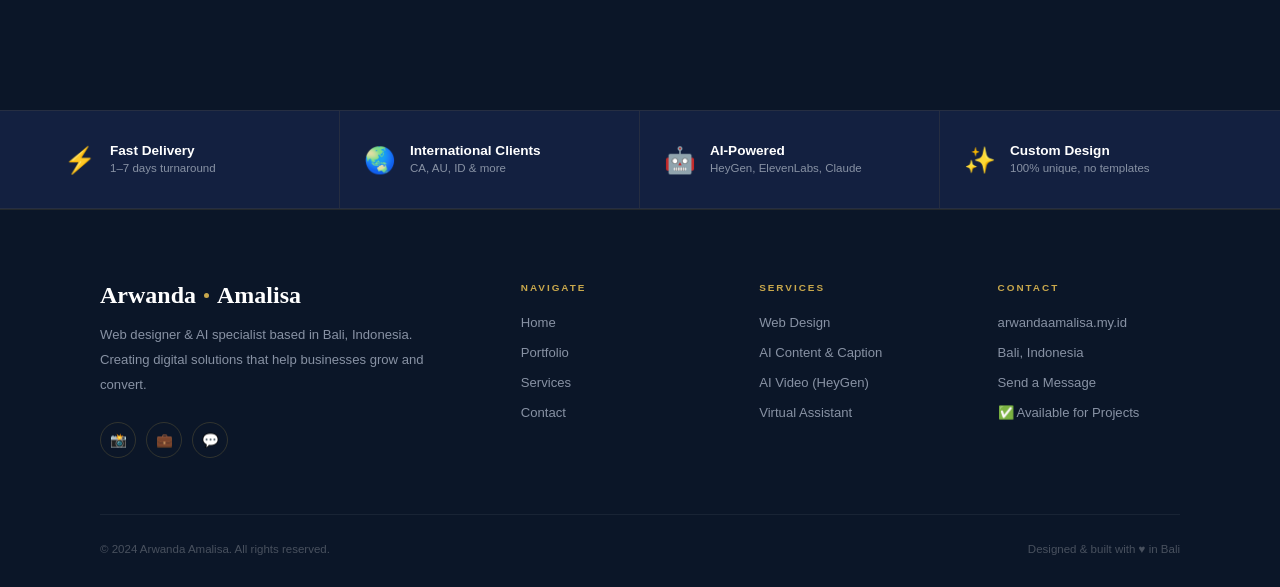
==== commit d3b2a1c1: "Add images for services in index.html" ====
--- a/index.html
+++ b/index.html
@@ -501,12 +501,14 @@
     <div class="services-grid">
       <a href="services.html" class="service-card fade-up">
         <div class="sc-icon">🌐</div>
+<img src="web - design.jpg" alt="Web Design" style="width:100%;height:140px;object-fit:cover;border-radius:8px;margin-bottom:16px;">
         <div class="sc-name" data-en="Web Design" data-id="Web Design">Web Design</div>
         <p class="sc-desc" data-en="Beautiful, fast, mobile-first websites. Landing pages from Rp 799k, multi-page from Rp 1.5M. Delivered in 1–7 days." data-id="Website cantik, cepat, dan mobile-first. Landing page mulai Rp 799k, multi-page mulai Rp 1,5jt. Selesai dalam 1–7 hari.">Beautiful, fast, mobile-first websites. Landing pages from Rp 799k, multi-page from Rp 1.5M. Delivered in 1–7 days.</p>
         <div class="sc-price" data-en="From Rp 799,000" data-id="Mulai Rp 799.000">From Rp 799,000</div>
       </a>
       <a href="services.html" class="service-card fade-up">
         <div class="sc-icon">🤖</div>
+<img src="al content caption.jpg" alt="Al Content & Caption" style="width:100%;height:140px;object-fit:cover;border-radius:8px;margin-bottom:16px;">
         <div class="sc-name" data-en="AI Content & Caption" data-id="AI Konten & Caption">AI Content & Caption</div>
         <p class="sc-desc" data-en="AI-generated captions, social media content, and copy tailored for Indonesian and international markets." data-id="Caption berbasis AI, konten media sosial, dan copywriting untuk pasar Indonesia dan internasional.">AI-generated captions, social media content, and copy tailored for Indonesian and international markets.</p>
         <div class="sc-price" data-en="Custom Pricing" data-id="Harga Menyesuaikan">Custom Pricing</div>
@@ -519,6 +521,7 @@
       </a>
       <a href="services.html" class="service-card fade-up">
         <div class="sc-icon">💼</div>
+        <img src="virtual assisatant.jpg" alt="Virtual Assistant" style="width:100%;height:140px;object-fit:cover;border-radius:8px;margin-bottom:16px;">
         <div class="sc-name" data-en="Virtual Assistant" data-id="Virtual Assistant">Virtual Assistant</div>
         <p class="sc-desc" data-en="Executive VA with AI acceleration. Email management, scheduling, research, and administrative support for international clients." data-id="VA eksekutif dengan akselerasi AI. Manajemen email, penjadwalan, riset, dan dukungan administratif untuk klien internasional.">Executive VA with AI acceleration. Email management, scheduling, research, and administrative support.</p>
         <div class="sc-price" data-en="Custom Pricing" data-id="Harga Menyesuaikan">Custom Pricing</div>
@@ -526,6 +529,7 @@
       <a href="services.html" class="service-card fade-up" style="grid-column: span 2;">
         <div style="display:flex;gap:24px;align-items:flex-start;">
           <div class="sc-icon">⚡</div>
+          <img src="gohighlevel.jpg" alt="GoHighLevel" style="width:100%;height:140px;object-fit:cover;border-radius:8px;margin-bottom:16px;">
           <div>
             <div class="sc-name" data-en="GoHighLevel CRM Setup" data-id="Setup GoHighLevel CRM">GoHighLevel CRM Setup</div>
             <p class="sc-desc" data-en="Full GoHighLevel setup including pipelines, automations, funnels, and integrations. Turn your business into a well-oiled machine." data-id="Setup GoHighLevel lengkap termasuk pipeline, automasi, funnel, dan integrasi. Ubah bisnis Anda menjadi mesin yang efisien.">Full GoHighLevel setup including pipelines, automations, funnels, and integrations. Turn your business into a well-oiled machine.</p>
